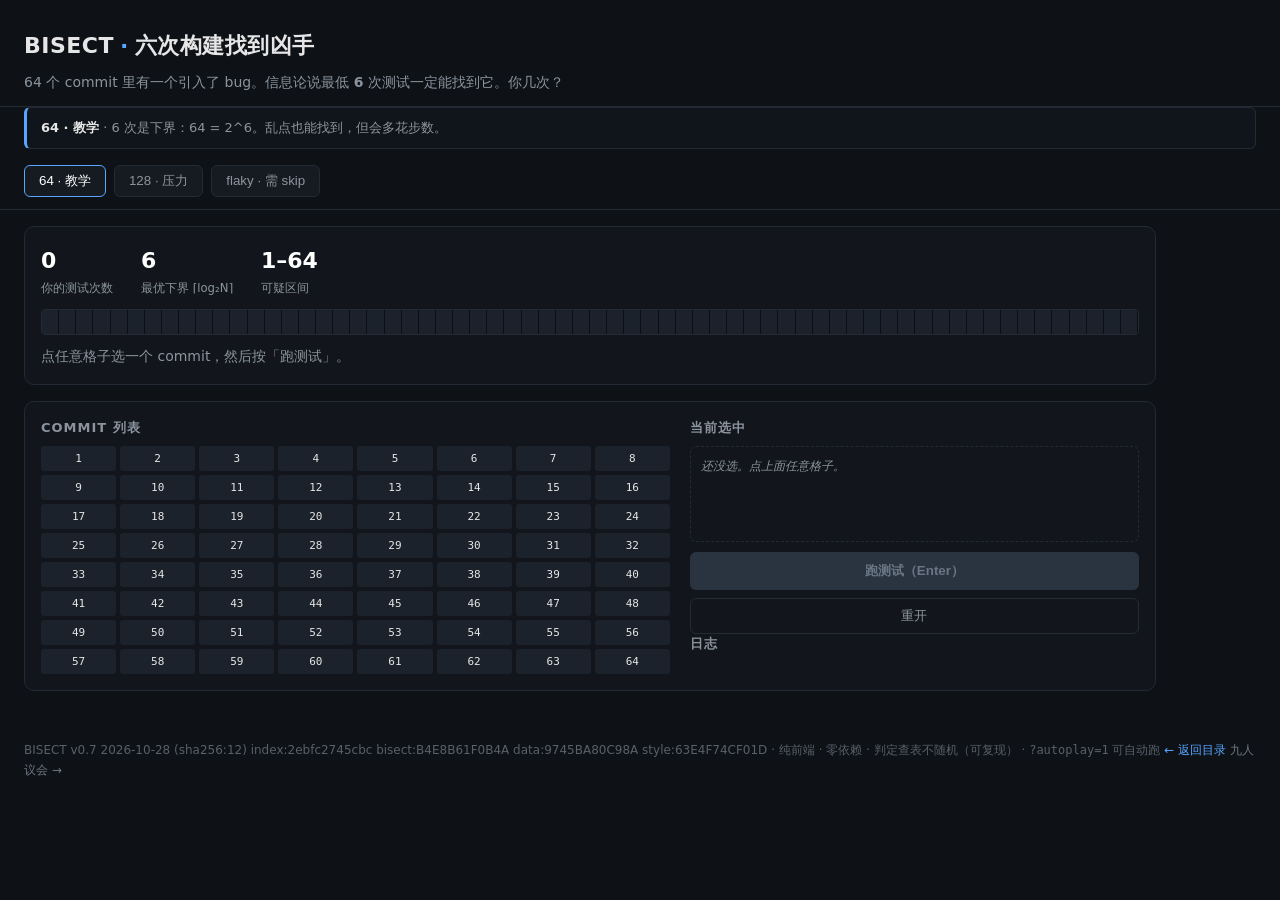
==== bisect/index.html @ fadf417d "restore: 回滚事故恢复合入（DSH侧--ref恢复+step-5的v0.17收起版全量找回）——音量面板全套（滑块/开关/持久化/拖移/默认收起）回归+deploy子页留痕扩展保留；versi" ====
<!doctype html>
<html lang="zh-CN">
<head>
<meta charset="utf-8">
<meta name="build-commit" content="de08961">
<meta name="build-version" content="v10">
<meta name="build-content" content="e0fbd0709e4c">
<meta name="viewport" content="width=device-width,initial-scale=1">
<title>BISECT · 六次构建找到凶手</title>
<link rel="icon" href="data:image/svg+xml,%3Csvg xmlns='http://www.w3.org/2000/svg' viewBox='0 0 16 16'%3E%3Crect width='16' height='16' rx='2' fill='%230b0e14'/%3E%3Cpath d='M4 8h8M8 4v8' stroke='%2358a6ff' stroke-width='1.4' fill='none' stroke-linecap='round'/%3E%3C/svg%3E">
<link rel="stylesheet" href="style.css">
</head>
<body>
<header>
  <h1>BISECT<span class="dot">·</span>六次构建找到凶手</h1>
  <p class="sub">64 个 commit 里有一个引入了 bug。信息论说最低 <b>6</b> 次测试一定能找到它。你几次？</p>
</header>

<div id="modebar" class="modebar"></div>

<nav id="tabs">
  <button class="tab active" data-key="64">64 · 教学</button>
  <button class="tab" data-key="128">128 · 压力</button>
  <button class="tab" data-key="flaky">flaky · 需 skip</button>
</nav>

<main>
  <section class="panel">
    <div class="row">
      <div class="stat"><span id="steps">0</span><small>你的测试次数</small></div>
      <div class="stat"><span id="opt">6</span><small>最优下界 ⌈log₂N⌉</small></div>
      <div class="stat"><span id="range">1–64</span><small>可疑区间</small></div>
    </div>
    <div id="bar" class="bar"></div>
    <div class="hint" id="hint">点任意格子选一个 commit，然后按「跑测试」。</div>
  </section>

  <section class="panel split">
    <div>
      <h2>Commit 列表</h2>
      <div id="grid" class="grid"></div>
    </div>
    <div>
      <h2>当前选中</h2>
      <div id="detail" class="detail"><em>还没选</em></div>
      <button id="run" class="primary" disabled>跑测试（Enter）</button>
      <button id="reset" class="ghost">重开</button>
      <h2>日志</h2>
      <ol id="log" class="log"></ol>
    </div>
  </section>

  <section id="reveal" class="panel reveal hidden">
    <h2>揭晓</h2>
    <div id="card" class="card"></div>
    <button id="copy" class="ghost">复制这一行成绩</button>
    <pre id="cardtext" class="path"></pre>
    <div id="path" class="path"></div>
  </section>
</main>
<footer><span>BISECT <span id="ver">v0.2</span> · 纯前端 · 零依赖 · 判定查表不随机（可复现） · <code>?autoplay=1</code> 可自动跑</span> <a href="../index.html" style="color:#58a6ff;text-decoration:none">← 返回目录</a> <a href="../council/index.html" style="color:#6e7681;text-decoration:none">九人议会 →</a></footer>
<script src="data.js"></script>
<script src="bisect.js"></script>
</body>
</html>
---- bisect/style.css ----
:root{--bg:#0e1116;--fg:#e6e6e6;--dim:#8b949e;--line:#232a33;--good:#3fb950;--bad:#f85149;--accent:#58a6ff;--warn:#d29922}
*{box-sizing:border-box}
body{margin:0;background:var(--bg);color:var(--fg);font:14px/1.6 "Segoe UI",system-ui,sans-serif}
header{padding:28px 24px 12px;border-bottom:1px solid var(--line)}
h1{margin:0;font-size:22px;letter-spacing:.5px}
h1 .dot{color:var(--accent);margin:0 6px}
.sub{margin:8px 0 0;color:var(--dim)}
nav{display:flex;gap:8px;padding:12px 24px;border-bottom:1px solid var(--line)}
.tab{background:#161b22;border:1px solid var(--line);color:var(--dim);padding:6px 14px;border-radius:6px;cursor:pointer}
.tab.active{color:#fff;border-color:var(--accent)}
main{display:grid;gap:16px;padding:16px 24px 40px;max-width:1180px}
.panel{background:#12161c;border:1px solid var(--line);border-radius:10px;padding:16px}
.row{display:flex;gap:28px;margin-bottom:12px}
.stat span{font-size:22px;font-weight:600;color:#fff}
.stat small{display:block;color:var(--dim)}
.bar{display:flex;height:26px;border-radius:4px;overflow:hidden;border:1px solid var(--line)}
.seg{flex:1;background:#1b222b;border-right:1px solid #0b0f14;cursor:pointer}
.seg:hover{outline:2px solid var(--accent);outline-offset:-2px}
.seg.good{background:#12341c}
.seg.bad{background:#3d1418}
.seg.sel{box-shadow:inset 0 0 0 2px var(--accent)}
.hint{margin-top:10px;color:var(--dim)}
.split{display:grid;grid-template-columns:1.4fr 1fr;gap:20px}
h2{font-size:13px;text-transform:uppercase;letter-spacing:1px;color:var(--dim);margin:0 0 8px}
.grid{display:grid;grid-template-columns:repeat(8,1fr);gap:4px}
.grid.dense{grid-template-columns:repeat(16,1fr);gap:3px}
.modebar{margin:0 24px 4px;padding:10px 14px;border:1px solid var(--line);border-left:3px solid var(--accent);border-radius:6px;background:#10151b;color:var(--dim);font-size:13px}
.modebar b{color:#e6e6e6}
.cell{font:11px/1 monospace;padding:6px 0;text-align:center;background:#1b222b;border:1px solid transparent;border-radius:3px;cursor:pointer}
.cell:hover{border-color:var(--accent)}
.cell.sel{border-color:var(--accent);background:#1f2a36}
.cell.good{background:#12341c;color:#7ee787}
.cell.bad{background:#3d1418;color:#ff7b72}
.cell.flaky{background:#3a2d10;color:#d29922;border-color:#6b5215}
.seg.flaky{background:#3a2d10}
.cell.out{opacity:.25}
.detail{min-height:96px;border:1px dashed var(--line);border-radius:6px;padding:10px;margin-bottom:10px;font-family:Consolas,monospace;font-size:12px;color:var(--dim)}
button.primary{width:100%;padding:10px;background:var(--accent);color:#04121f;border:0;border-radius:6px;font-weight:700;cursor:pointer}
button.primary:disabled{background:#2a3441;color:#6b7684;cursor:not-allowed}
button.ghost{margin-top:8px;width:100%;padding:8px;background:transparent;color:var(--dim);border:1px solid var(--line);border-radius:6px;cursor:pointer}
.log{margin:0;padding-left:18px;color:var(--dim);font-family:Consolas,monospace;font-size:12px;max-height:180px;overflow:auto}
.reveal.hidden{display:none}
table.cmp{width:100%;border-collapse:collapse;font-family:Consolas,monospace;font-size:12px;margin-top:8px}
table.cmp th{text-align:left;color:#8b949e;font-weight:600;padding:6px 8px;border-bottom:1px solid #232a33}
table.cmp td{padding:5px 8px;border-bottom:1px solid #171d25;color:#c9d1d9}
table.cmp tr.lag td{background:#2a1e10;color:#e3b341}
p.cmpline{margin:10px 0 0;color:#8b949e;font-size:12px}
p.cmpline.ok{color:#3fb950}
p.cmpline b{color:#e6e6e6}

.card{background:#0b1a10;border:1px solid #1f6f3a;border-radius:8px;padding:16px;font-size:15px}
.card b{color:#7ee787;font-size:19px}
.path{font-family:Consolas,monospace;font-size:12px;color:var(--dim);white-space:pre;margin-top:12px;overflow:auto}
footer{padding:10px 24px 24px;color:#586069;font-size:12px}
@media(max-width:820px){.split{grid-template-columns:1fr}.grid{grid-template-columns:repeat(6,1fr)}.row{gap:16px}}
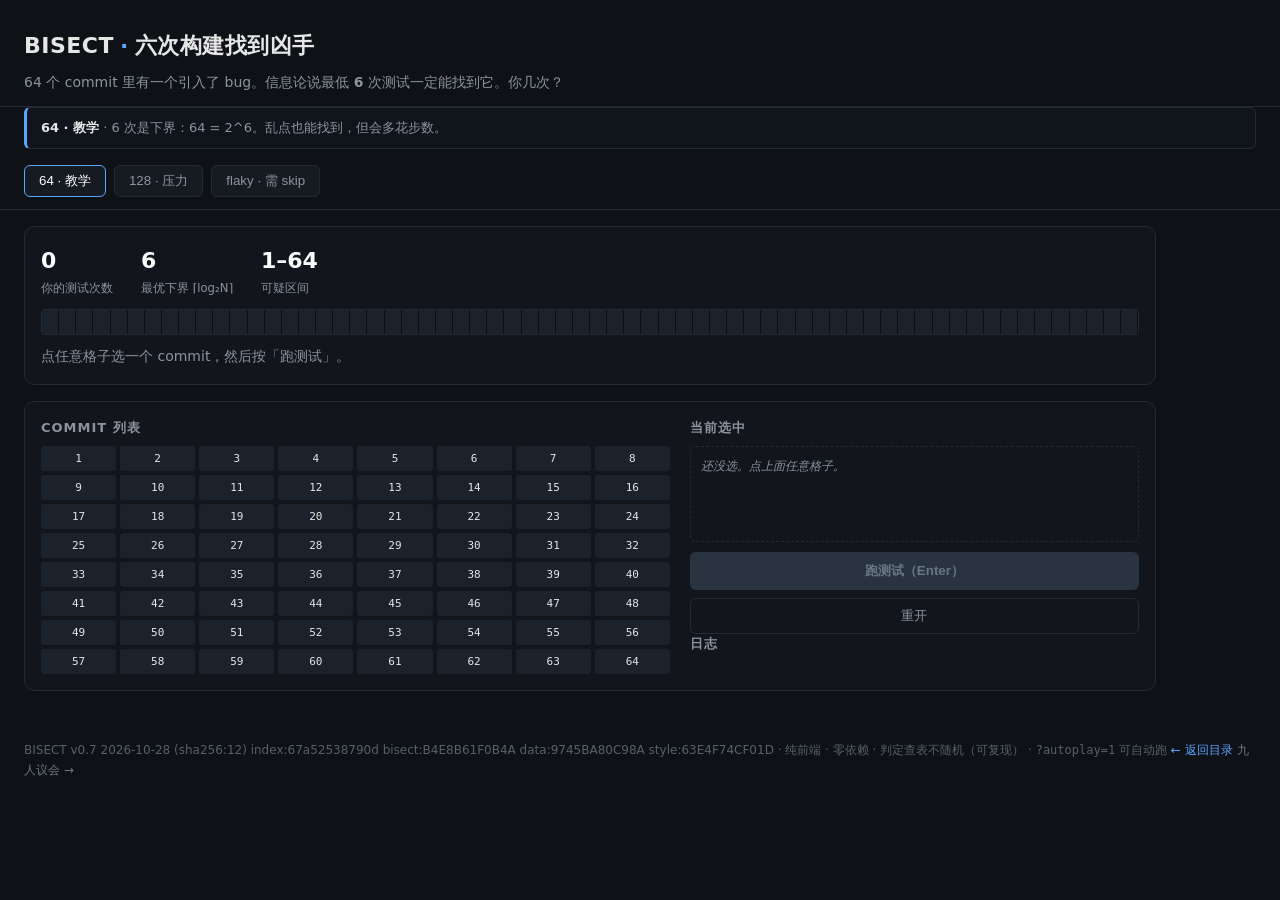
==== commit ca66caba: "chore: 版本留痕 v7 (c251eba4d5fe)" ====
--- a/bisect/index.html
+++ b/bisect/index.html
@@ -2,8 +2,8 @@
 <html lang="zh-CN">
 <head>
 <meta charset="utf-8">
-<meta name="build-commit" content="de08961">
-<meta name="build-version" content="v10">
+<meta name="build-commit" content="fadf417">
+<meta name="build-version" content="v7">
 <meta name="build-content" content="e0fbd0709e4c">
 <meta name="viewport" content="width=device-width,initial-scale=1">
 <title>BISECT · 六次构建找到凶手</title>
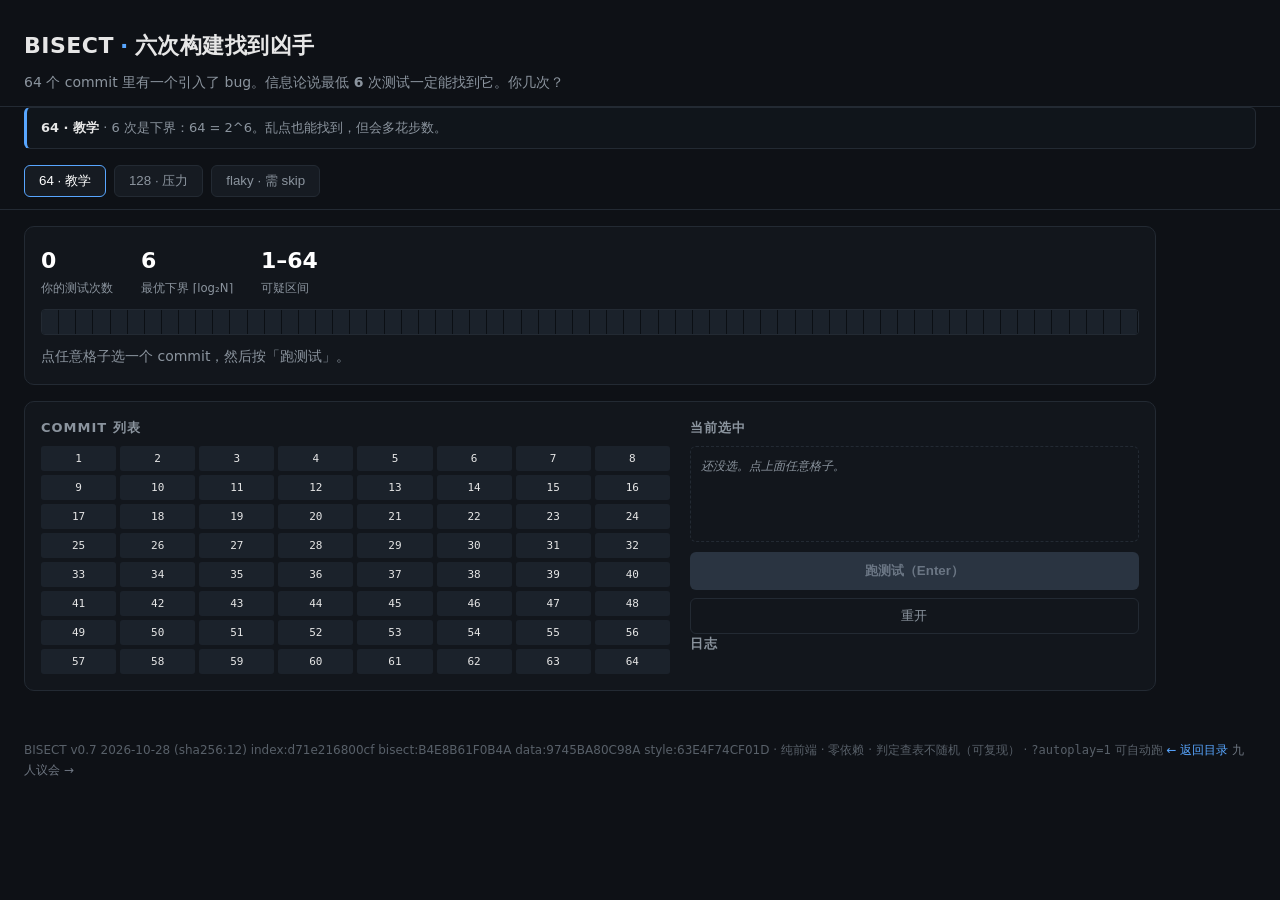
==== commit 65b49c53: "chore: 版本留痕 v8 (c251eba4d5fe)" ====
--- a/bisect/index.html
+++ b/bisect/index.html
@@ -2,8 +2,8 @@
 <html lang="zh-CN">
 <head>
 <meta charset="utf-8">
-<meta name="build-commit" content="fadf417">
-<meta name="build-version" content="v7">
+<meta name="build-commit" content="5c2edad">
+<meta name="build-version" content="v8">
 <meta name="build-content" content="e0fbd0709e4c">
 <meta name="viewport" content="width=device-width,initial-scale=1">
 <title>BISECT · 六次构建找到凶手</title>
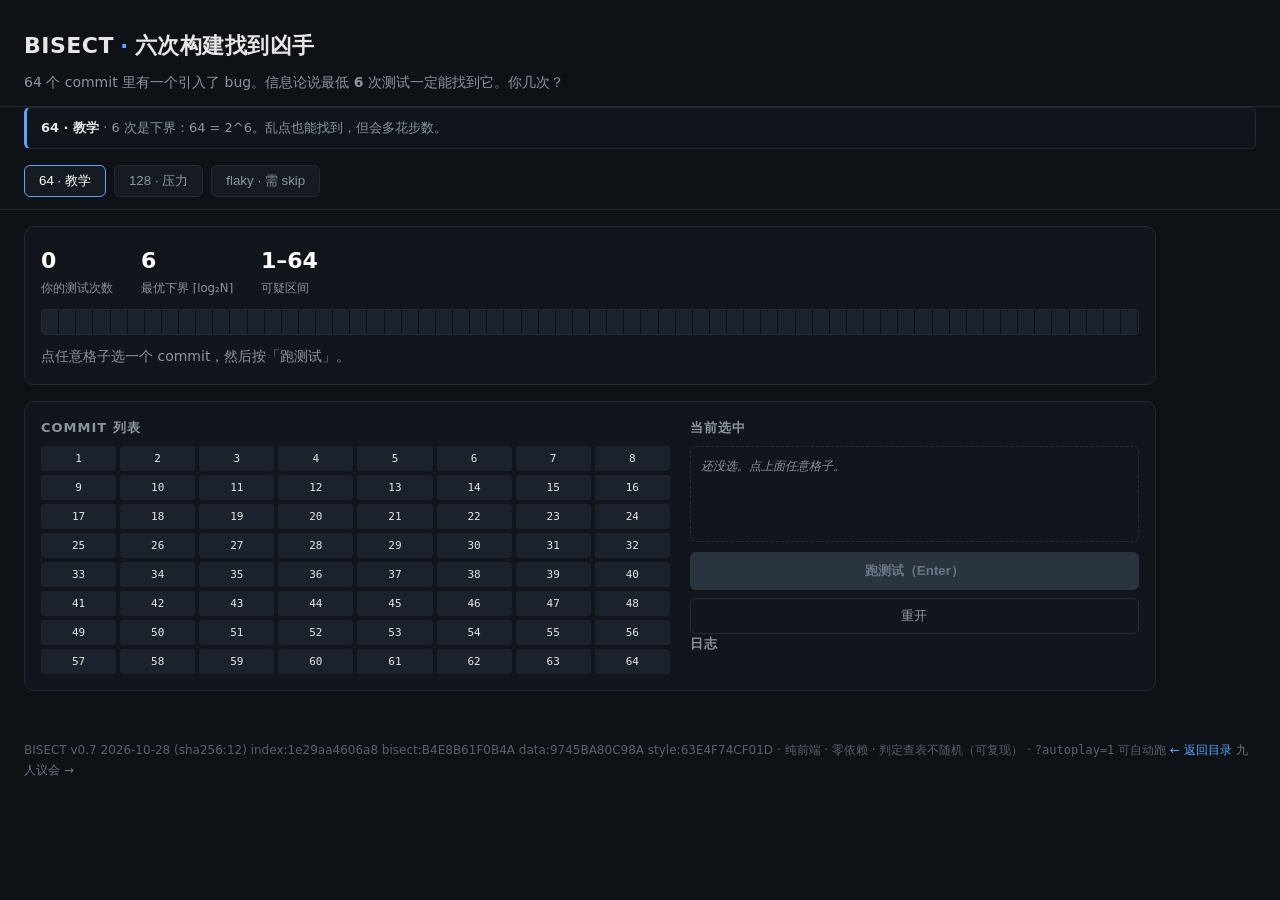
==== commit 37089cff: "chore: 版本留痕 v9 (c251eba4d5fe)" ====
--- a/bisect/index.html
+++ b/bisect/index.html
@@ -2,8 +2,8 @@
 <html lang="zh-CN">
 <head>
 <meta charset="utf-8">
-<meta name="build-commit" content="5c2edad">
-<meta name="build-version" content="v8">
+<meta name="build-commit" content="a420e5f">
+<meta name="build-version" content="v9">
 <meta name="build-content" content="e0fbd0709e4c">
 <meta name="viewport" content="width=device-width,initial-scale=1">
 <title>BISECT · 六次构建找到凶手</title>
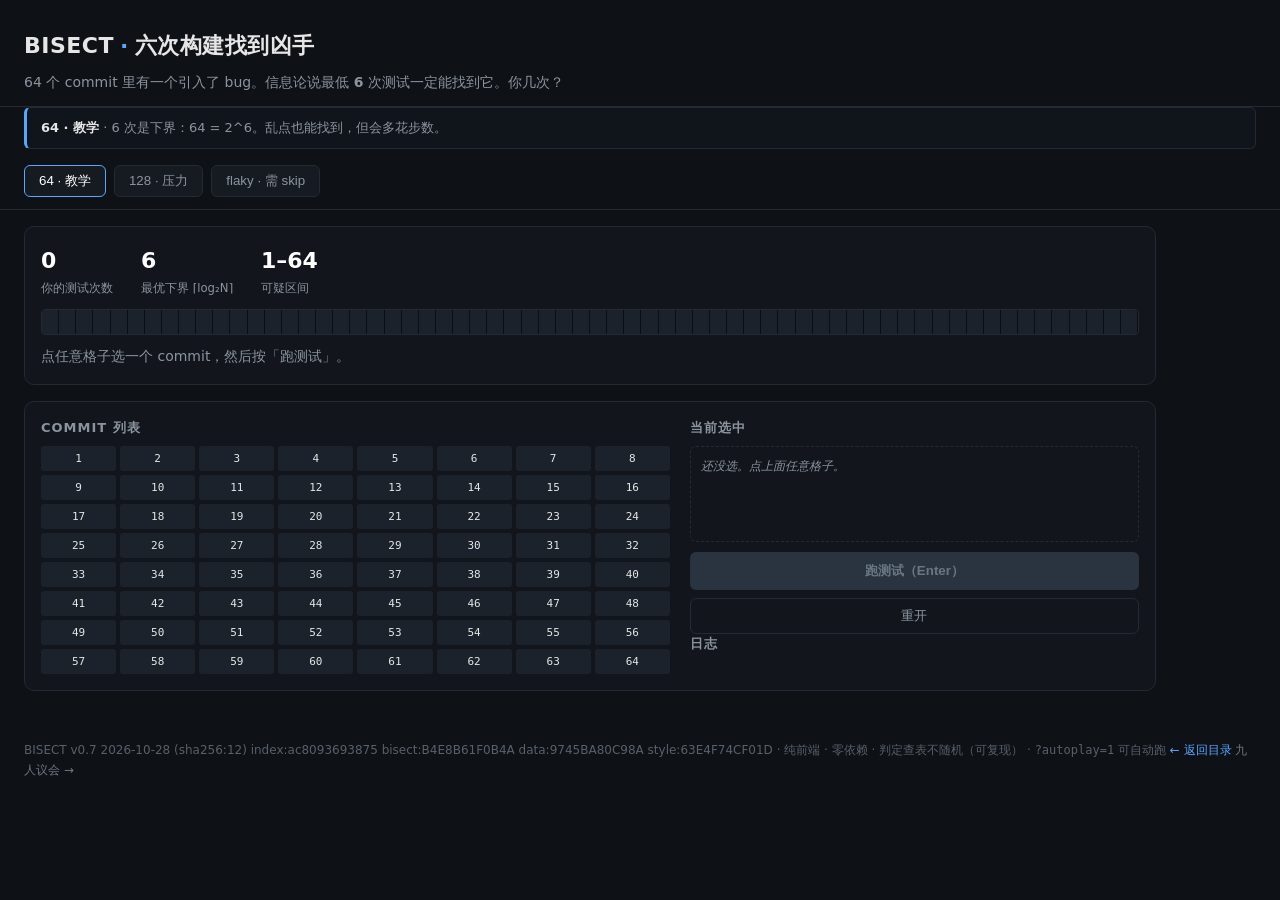
==== commit 4d811dfc: "chore: 版本留痕 v10 (c251eba4d5fe)" ====
--- a/bisect/index.html
+++ b/bisect/index.html
@@ -2,8 +2,8 @@
 <html lang="zh-CN">
 <head>
 <meta charset="utf-8">
-<meta name="build-commit" content="a420e5f">
-<meta name="build-version" content="v9">
+<meta name="build-commit" content="5b2f2ce">
+<meta name="build-version" content="v10">
 <meta name="build-content" content="e0fbd0709e4c">
 <meta name="viewport" content="width=device-width,initial-scale=1">
 <title>BISECT · 六次构建找到凶手</title>
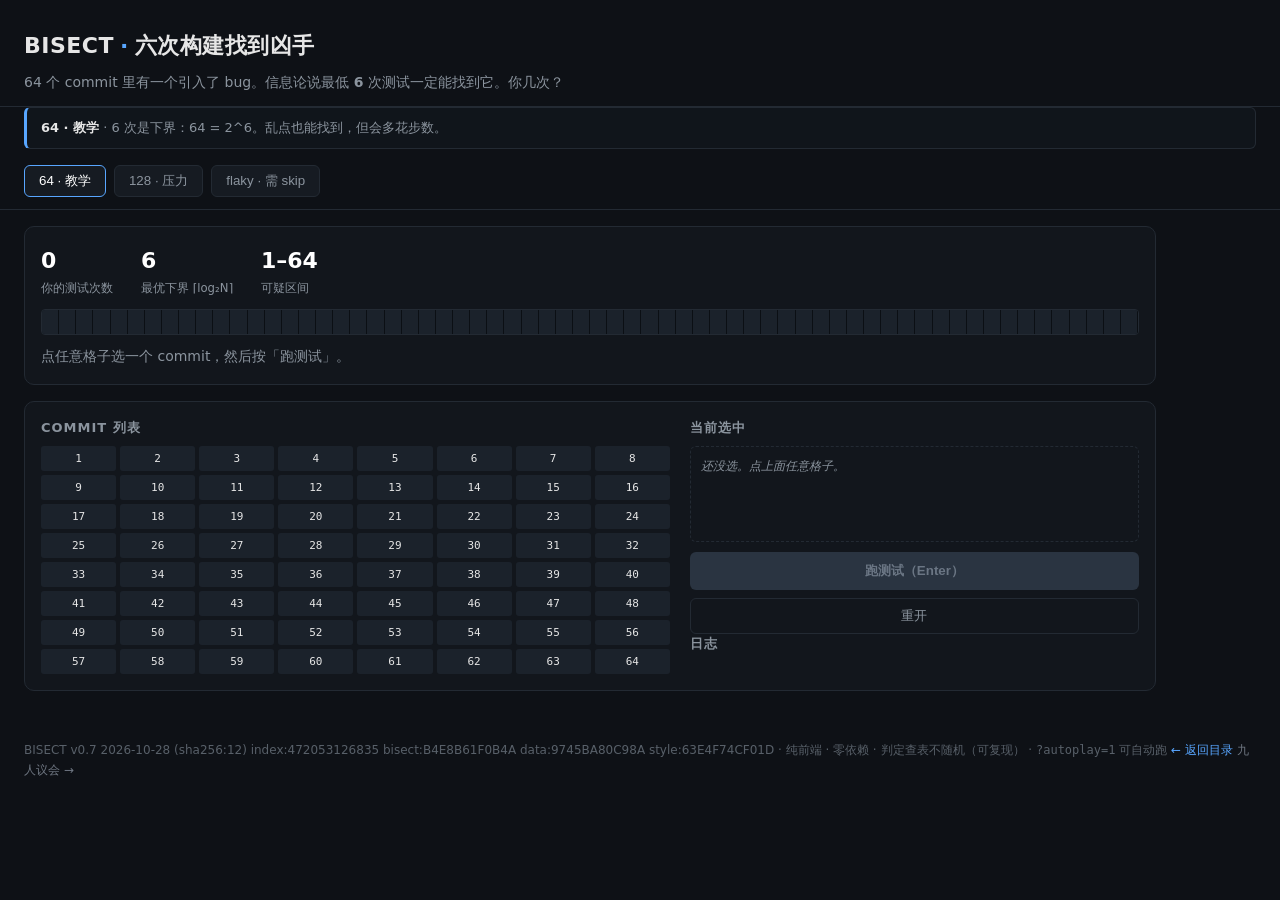
==== commit d5028793: "chore: 版本留痕 v11 (c30ce189c347)" ====
--- a/bisect/index.html
+++ b/bisect/index.html
@@ -2,9 +2,9 @@
 <html lang="zh-CN">
 <head>
 <meta charset="utf-8">
-<meta name="build-commit" content="5b2f2ce">
-<meta name="build-version" content="v10">
-<meta name="build-content" content="e0fbd0709e4c">
+<meta name="build-commit" content="30d9803">
+<meta name="build-version" content="v11">
+<meta name="build-content" content="ea9fb52f045f">
 <meta name="viewport" content="width=device-width,initial-scale=1">
 <title>BISECT · 六次构建找到凶手</title>
 <link rel="icon" href="data:image/svg+xml,%3Csvg xmlns='http://www.w3.org/2000/svg' viewBox='0 0 16 16'%3E%3Crect width='16' height='16' rx='2' fill='%230b0e14'/%3E%3Cpath d='M4 8h8M8 4v8' stroke='%2358a6ff' stroke-width='1.4' fill='none' stroke-linecap='round'/%3E%3C/svg%3E">
@@ -59,7 +59,28 @@
   </section>
 </main>
 <footer><span>BISECT <span id="ver">v0.2</span> · 纯前端 · 零依赖 · 判定查表不随机（可复现） · <code>?autoplay=1</code> 可自动跑</span> <a href="../index.html" style="color:#58a6ff;text-decoration:none">← 返回目录</a> <a href="../council/index.html" style="color:#6e7681;text-decoration:none">九人议会 →</a></footer>
-<script src="data.js"></script>
+<script>
+/* WorkBuddy sites：静态资源不带 ?sharecode= 会 403（无 cookie 时）。
+   本页内部链接（返回目录 / 九人议会）也是裸路径 ⇒ 点击会跳到 403 错误页。
+   这里统一给所有内部 <a href> 补上 sharecode（sharecode 从当前页面 URL 动态取）。
+   —— 该问题只在 WorkBuddy sites 托管时出现；GitHub Pages 无此限制。 */
+(function () {
+  var sc = new URL(location.href).searchParams.get('sharecode') || '';
+  if (!sc) return;
+  var q = '?sharecode=' + encodeURIComponent(sc);
+  var fix = function () {
+    document.querySelectorAll('a[href]').forEach(function (a) {
+      var href = a.getAttribute('href') || '';
+      if (!href || href.charAt(0) === '#' || /^(https?:)?\/\//.test(href) || href.indexOf('sharecode=') >= 0) return;
+      if (href.indexOf('.html') < 0) return;
+      a.setAttribute('href', href + q);
+    });
+  };
+  fix();
+  if (document.readyState === 'loading') document.addEventListener('DOMContentLoaded', fix);
+})();
+</script>
+  <script src="data.js"></script>
 <script src="bisect.js"></script>
 </body>
 </html>
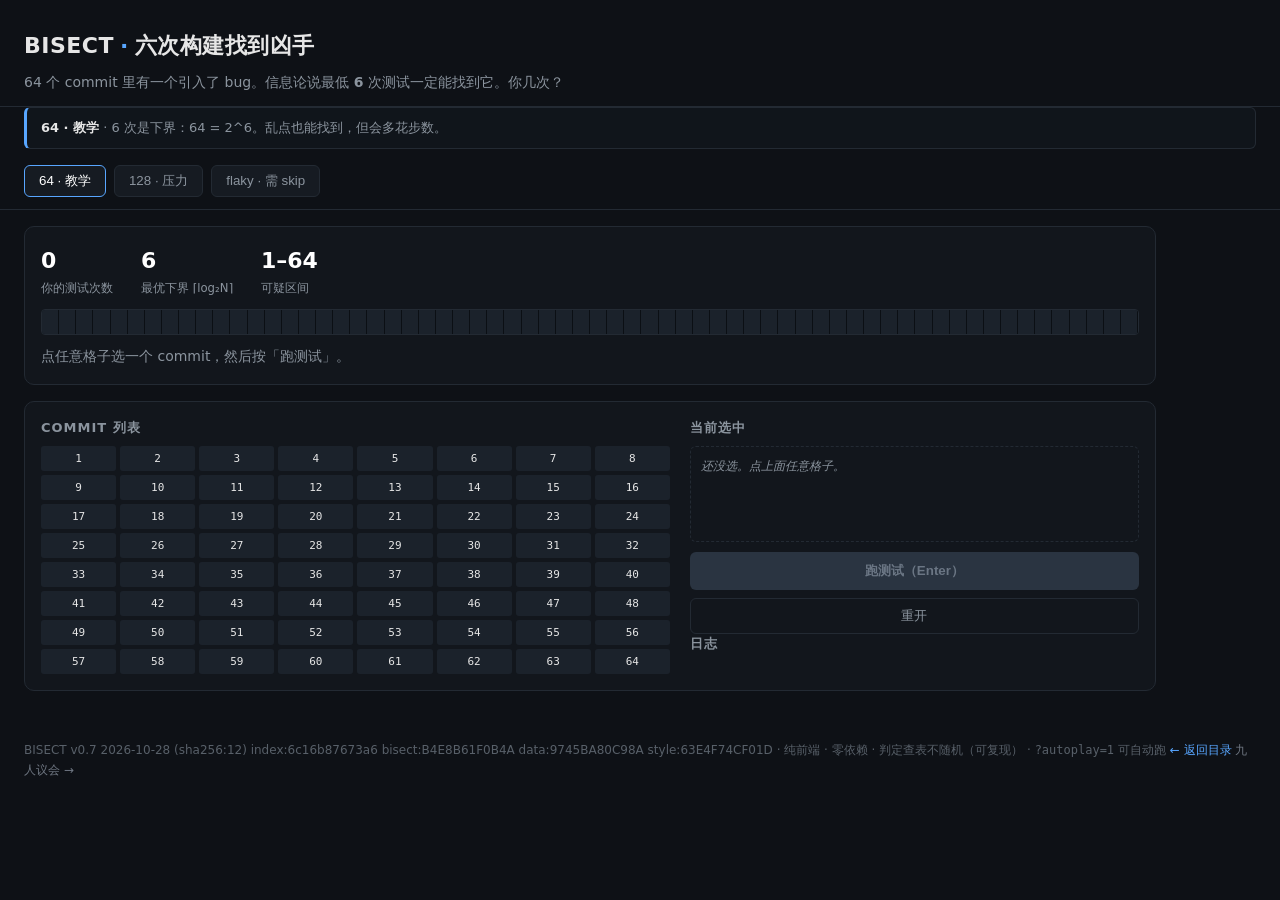
==== commit 30d98037: "fix(council,bisect,root): 页面内导航链接也补 sharecode（Buddy 的 worst-case 场景发现的盲点） Buddy 用 worst-case.js 测出一个" ====
--- a/bisect/index.html
+++ b/bisect/index.html
@@ -2,9 +2,9 @@
 <html lang="zh-CN">
 <head>
 <meta charset="utf-8">
-<meta name="build-commit" content="30d9803">
-<meta name="build-version" content="v11">
-<meta name="build-content" content="ea9fb52f045f">
+<meta name="build-commit" content="5b2f2ce">
+<meta name="build-version" content="v10">
+<meta name="build-content" content="e0fbd0709e4c">
 <meta name="viewport" content="width=device-width,initial-scale=1">
 <title>BISECT · 六次构建找到凶手</title>
 <link rel="icon" href="data:image/svg+xml,%3Csvg xmlns='http://www.w3.org/2000/svg' viewBox='0 0 16 16'%3E%3Crect width='16' height='16' rx='2' fill='%230b0e14'/%3E%3Cpath d='M4 8h8M8 4v8' stroke='%2358a6ff' stroke-width='1.4' fill='none' stroke-linecap='round'/%3E%3C/svg%3E">
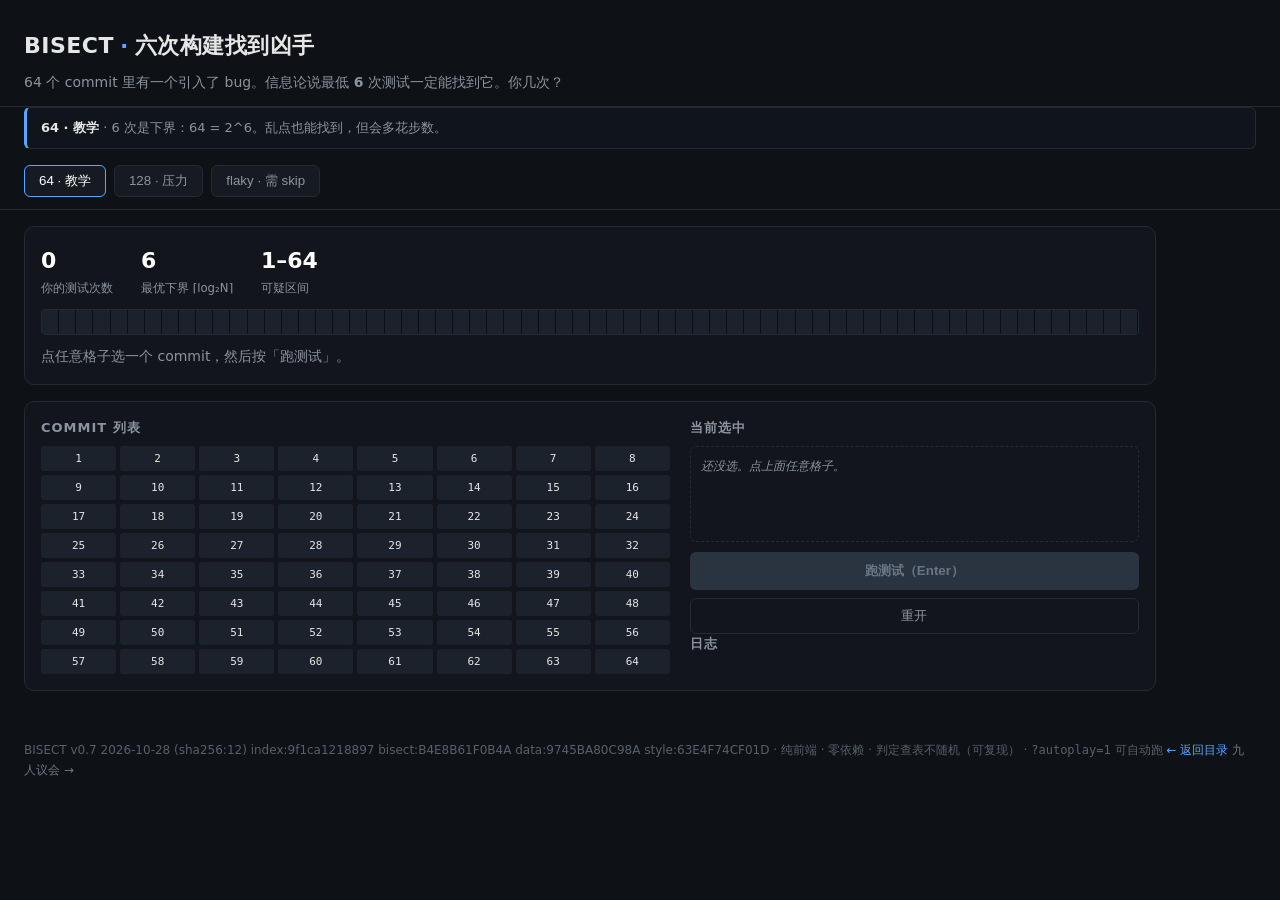
==== commit 3f7ec7cf: "chore: 版本留痕 v12 (c30ce189c347)" ====
--- a/bisect/index.html
+++ b/bisect/index.html
@@ -2,9 +2,9 @@
 <html lang="zh-CN">
 <head>
 <meta charset="utf-8">
-<meta name="build-commit" content="5b2f2ce">
-<meta name="build-version" content="v10">
-<meta name="build-content" content="e0fbd0709e4c">
+<meta name="build-commit" content="d502879">
+<meta name="build-version" content="v12">
+<meta name="build-content" content="ea9fb52f045f">
 <meta name="viewport" content="width=device-width,initial-scale=1">
 <title>BISECT · 六次构建找到凶手</title>
 <link rel="icon" href="data:image/svg+xml,%3Csvg xmlns='http://www.w3.org/2000/svg' viewBox='0 0 16 16'%3E%3Crect width='16' height='16' rx='2' fill='%230b0e14'/%3E%3Cpath d='M4 8h8M8 4v8' stroke='%2358a6ff' stroke-width='1.4' fill='none' stroke-linecap='round'/%3E%3C/svg%3E">
